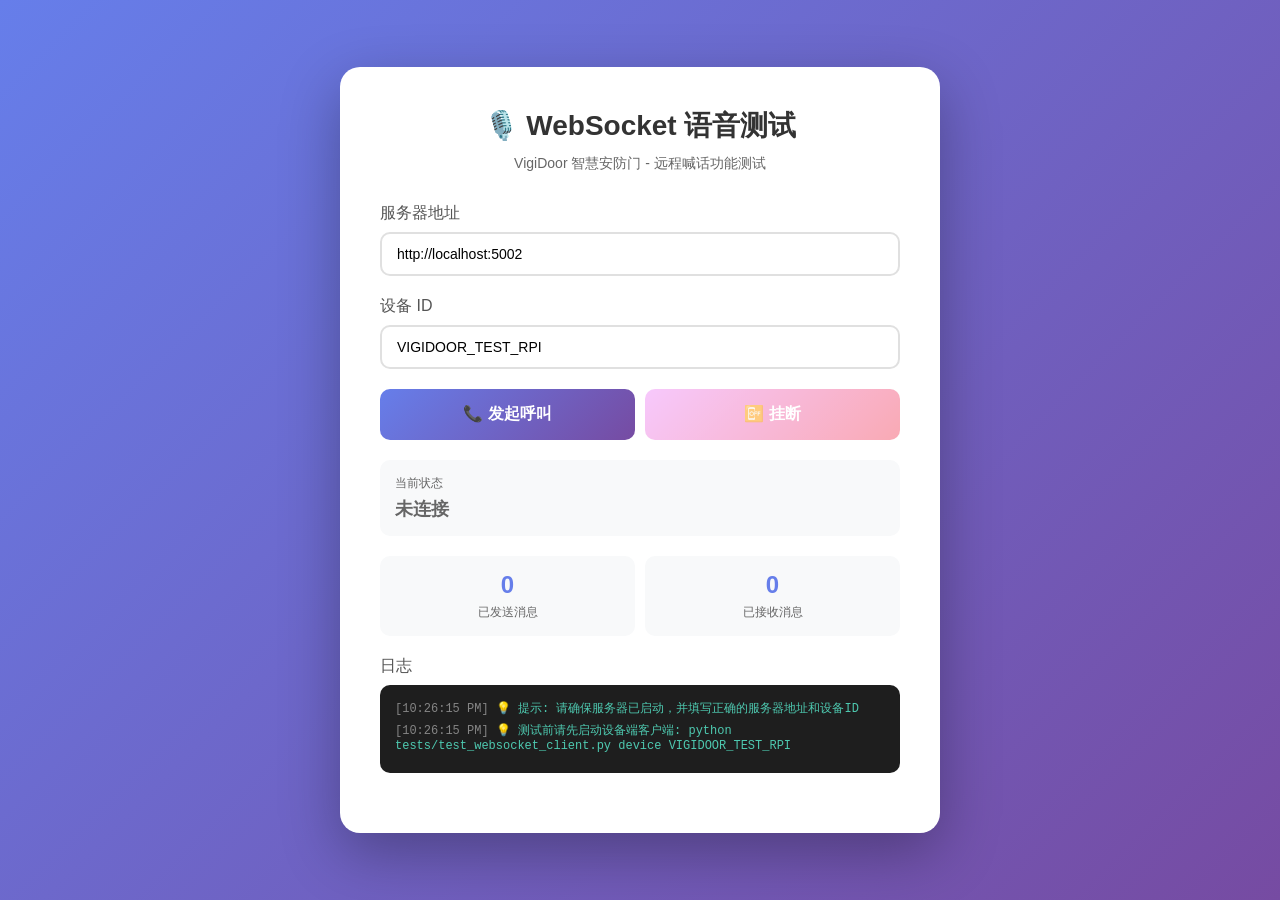
==== docs/huaweiIOT/tests/browser_test.html @ 4a58bf64 "add websocket" ====
<!DOCTYPE html>
<html lang="zh-CN">
<head>
    <meta charset="UTF-8">
    <meta name="viewport" content="width=device-width, initial-scale=1.0">
    <title>WebSocket 语音测试 - VigiDoor</title>
    <script src="https://cdn.socket.io/4.5.4/socket.io.min.js"></script>
    <style>
        * {
            margin: 0;
            padding: 0;
            box-sizing: border-box;
        }
        
        body {
            font-family: -apple-system, BlinkMacSystemFont, 'Segoe UI', 'Roboto', 'Oxygen',
                'Ubuntu', 'Cantarell', 'Fira Sans', 'Droid Sans', 'Helvetica Neue', sans-serif;
            background: linear-gradient(135deg, #667eea 0%, #764ba2 100%);
            min-height: 100vh;
            display: flex;
            justify-content: center;
            align-items: center;
            padding: 20px;
        }
        
        .container {
            background: white;
            border-radius: 20px;
            box-shadow: 0 20px 60px rgba(0, 0, 0, 0.3);
            padding: 40px;
            max-width: 600px;
            width: 100%;
        }
        
        h1 {
            color: #333;
            text-align: center;
            margin-bottom: 10px;
            font-size: 28px;
        }
        
        .subtitle {
            text-align: center;
            color: #666;
            margin-bottom: 30px;
            font-size: 14px;
        }
        
        .form-group {
            margin-bottom: 20px;
        }
        
        label {
            display: block;
            margin-bottom: 8px;
            color: #555;
            font-weight: 500;
        }
        
        input {
            width: 100%;
            padding: 12px 15px;
            border: 2px solid #e0e0e0;
            border-radius: 10px;
            font-size: 14px;
            transition: border-color 0.3s;
        }
        
        input:focus {
            outline: none;
            border-color: #667eea;
        }
        
        .button-group {
            display: flex;
            gap: 10px;
            margin-bottom: 20px;
        }
        
        button {
            flex: 1;
            padding: 15px;
            border: none;
            border-radius: 10px;
            font-size: 16px;
            font-weight: 600;
            cursor: pointer;
            transition: all 0.3s;
        }
        
        button:disabled {
            opacity: 0.5;
            cursor: not-allowed;
        }
        
        .btn-call {
            background: linear-gradient(135deg, #667eea 0%, #764ba2 100%);
            color: white;
        }
        
        .btn-call:hover:not(:disabled) {
            transform: translateY(-2px);
            box-shadow: 0 5px 15px rgba(102, 126, 234, 0.4);
        }
        
        .btn-hangup {
            background: linear-gradient(135deg, #f093fb 0%, #f5576c 100%);
            color: white;
        }
        
        .btn-hangup:hover:not(:disabled) {
            transform: translateY(-2px);
            box-shadow: 0 5px 15px rgba(245, 87, 108, 0.4);
        }
        
        .status-card {
            background: #f8f9fa;
            border-radius: 10px;
            padding: 15px;
            margin-bottom: 20px;
        }
        
        .status-label {
            color: #666;
            font-size: 12px;
            margin-bottom: 5px;
        }
        
        .status-value {
            font-size: 18px;
            font-weight: 600;
            color: #333;
        }
        
        .status-value.connected {
            color: #28a745;
        }
        
        .status-value.calling {
            color: #ffc107;
        }
        
        .status-value.disconnected {
            color: #666;
        }
        
        .log-container {
            background: #1e1e1e;
            border-radius: 10px;
            padding: 15px;
            max-height: 300px;
            overflow-y: auto;
            font-family: 'Courier New', monospace;
            font-size: 12px;
        }
        
        .log-entry {
            margin-bottom: 5px;
            color: #d4d4d4;
        }
        
        .log-time {
            color: #858585;
        }
        
        .log-info {
            color: #4ec9b0;
        }
        
        .log-warn {
            color: #dcdcaa;
        }
        
        .log-error {
            color: #f48771;
        }
        
        .stats {
            display: grid;
            grid-template-columns: 1fr 1fr;
            gap: 10px;
            margin-bottom: 20px;
        }
        
        .stat-item {
            background: #f8f9fa;
            border-radius: 10px;
            padding: 15px;
            text-align: center;
        }
        
        .stat-value {
            font-size: 24px;
            font-weight: 700;
            color: #667eea;
        }
        
        .stat-label {
            font-size: 12px;
            color: #666;
            margin-top: 5px;
        }
    </style>
</head>
<body>
    <div class="container">
        <h1>🎙️ WebSocket 语音测试</h1>
        <p class="subtitle">VigiDoor 智慧安防门 - 远程喊话功能测试</p>
        
        <div class="form-group">
            <label for="serverUrl">服务器地址</label>
            <input type="text" id="serverUrl" value="http://localhost:5002" placeholder="http://localhost:5002">
        </div>
        
        <div class="form-group">
            <label for="deviceId">设备 ID</label>
            <input type="text" id="deviceId" value="VIGIDOOR_TEST_RPI" placeholder="VIGIDOOR_xxx_RPI">
        </div>
        
        <div class="button-group">
            <button class="btn-call" id="callBtn" onclick="startCall()">📞 发起呼叫</button>
            <button class="btn-hangup" id="hangupBtn" onclick="endCall()" disabled>📴 挂断</button>
        </div>
        
        <div class="status-card">
            <div class="status-label">当前状态</div>
            <div class="status-value disconnected" id="status">未连接</div>
        </div>
        
        <div class="stats">
            <div class="stat-item">
                <div class="stat-value" id="sentCount">0</div>
                <div class="stat-label">已发送消息</div>
            </div>
            <div class="stat-item">
                <div class="stat-value" id="recvCount">0</div>
                <div class="stat-label">已接收消息</div>
            </div>
        </div>
        
        <div class="form-group">
            <label>日志</label>
            <div class="log-container" id="logContainer"></div>
        </div>
    </div>

    <script>
        let socket = null;
        let sentCount = 0;
        let recvCount = 0;
        
        function log(message, type = 'info') {
            const logContainer = document.getElementById('logContainer');
            const time = new Date().toLocaleTimeString();
            const logEntry = document.createElement('div');
            logEntry.className = 'log-entry';
            
            const typeClass = type === 'error' ? 'log-error' : 
                             type === 'warn' ? 'log-warn' : 'log-info';
            
            logEntry.innerHTML = `<span class="log-time">[${time}]</span> <span class="${typeClass}">${message}</span>`;
            logContainer.appendChild(logEntry);
            logContainer.scrollTop = logContainer.scrollHeight;
        }
        
        function setStatus(status, className = 'disconnected') {
            const statusEl = document.getElementById('status');
            statusEl.textContent = status;
            statusEl.className = 'status-value ' + className;
        }
        
        function updateStats() {
            document.getElementById('sentCount').textContent = sentCount;
            document.getElementById('recvCount').textContent = recvCount;
        }
        
        async function startCall() {
            const serverUrl = document.getElementById('serverUrl').value;
            const deviceId = document.getElementById('deviceId').value;
            
            if (!serverUrl || !deviceId) {
                alert('请填写服务器地址和设备ID');
                return;
            }
            
            try {
                // 1. 调用 REST API 发起呼叫
                log('📡 正在发起呼叫请求...');
                setStatus('正在呼叫...', 'calling');
                
                const response = await fetch(`${serverUrl}/api/v1/voice/call/initiate`, {
                    method: 'POST',
                    headers: { 'Content-Type': 'application/json' },
                    body: JSON.stringify({ device_id: deviceId })
                });
                
                const result = await response.json();
                
                if (!result.success) {
                    log(`❌ 呼叫失败: ${result.error}`, 'error');
                    setStatus('呼叫失败', 'disconnected');
                    alert('发起呼叫失败: ' + result.error);
                    return;
                }
                
                log(`✅ 呼叫请求成功，会话ID: ${result.session_id}`);
                log(`📢 设备通知状态: ${result.device_notified ? '已通知' : '未通知'}`, 
                    result.device_notified ? 'info' : 'warn');
                
                // 2. 连接 WebSocket
                log('🔌 正在连接 WebSocket...');
                socket = io(serverUrl);
                
                socket.on('connect', () => {
                    log('✅ WebSocket 已连接');
                    setStatus('已连接 - 等待设备', 'calling');
                    
                    // 3. 加入会话
                    socket.emit('browser_join', {
                        device_id: deviceId,
                        session_id: result.session_id
                    });
                    
                    log(`📥 已发送 browser_join 事件`);
                });
                
                socket.on('server_ready', (data) => {
                    log(`🖥️ 服务器就绪: ${data.message}`);
                });
                
                socket.on('joined', (data) => {
                    log(`🎯 已加入会话，角色: ${data.role}`);
                    if (data.waiting_for_device) {
                        log('⏳ 等待设备连接...', 'warn');
                    }
                });
                
                socket.on('call_established', (data) => {
                    log('🎉 通话已建立！');
                    setStatus('通话中', 'connected');
                    document.getElementById('callBtn').disabled = true;
                    document.getElementById('hangupBtn').disabled = false;
                    
                    // 模拟发送音频数据（仅测试）
                    startSendingTestAudio();
                });
                
                socket.on('audio_data', (data) => {
                    recvCount++;
                    updateStats();
                    log(`🔊 收到音频数据 (时间戳: ${data.timestamp})`);
                });
                
                socket.on('peer_hangup', () => {
                    log('📴 对方已挂断', 'warn');
                    setStatus('对方已挂断', 'disconnected');
                    endCall();
                });
                
                socket.on('peer_disconnected', () => {
                    log('⚠️ 对方已断开连接', 'warn');
                    setStatus('对方已断开', 'disconnected');
                });
                
                socket.on('call_terminated', (data) => {
                    log(`🚫 通话已终止: ${data.message}`, 'warn');
                    setStatus('通话已终止', 'disconnected');
                    endCall();
                });
                
                socket.on('error', (data) => {
                    log(`❌ 错误: ${data.message}`, 'error');
                    setStatus('错误', 'disconnected');
                });
                
                socket.on('disconnect', () => {
                    log('🔌 WebSocket 已断开');
                    setStatus('已断开', 'disconnected');
                    document.getElementById('callBtn').disabled = false;
                    document.getElementById('hangupBtn').disabled = true;
                });
                
            } catch (error) {
                log(`❌ 异常: ${error.message}`, 'error');
                setStatus('异常', 'disconnected');
                alert('发起呼叫异常: ' + error.message);
            }
        }
        
        function endCall() {
            if (socket) {
                log('📴 正在挂断...');
                socket.emit('hangup');
                socket.disconnect();
                socket = null;
                setStatus('已挂断', 'disconnected');
                document.getElementById('callBtn').disabled = false;
                document.getElementById('hangupBtn').disabled = true;
            }
        }
        
        let sendInterval = null;
        function startSendingTestAudio() {
            // 每2秒发送一次测试音频数据
            sendInterval = setInterval(() => {
                if (socket && socket.connected) {
                    const testData = {
                        audio: `test_audio_${Date.now()}`,
                        timestamp: Date.now()
                    };
                    socket.emit('audio_data', testData);
                    sentCount++;
                    updateStats();
                    log(`📤 已发送测试音频数据`);
                } else {
                    clearInterval(sendInterval);
                }
            }, 2000);
        }
        
        // 页面关闭时自动挂断
        window.addEventListener('beforeunload', () => {
            endCall();
        });
        
        // 初始化日志
        log('💡 提示: 请确保服务器已启动，并填写正确的服务器地址和设备ID', 'info');
        log('💡 测试前请先启动设备端客户端: python tests/test_websocket_client.py device VIGIDOOR_TEST_RPI', 'info');
    </script>
</body>
</html>
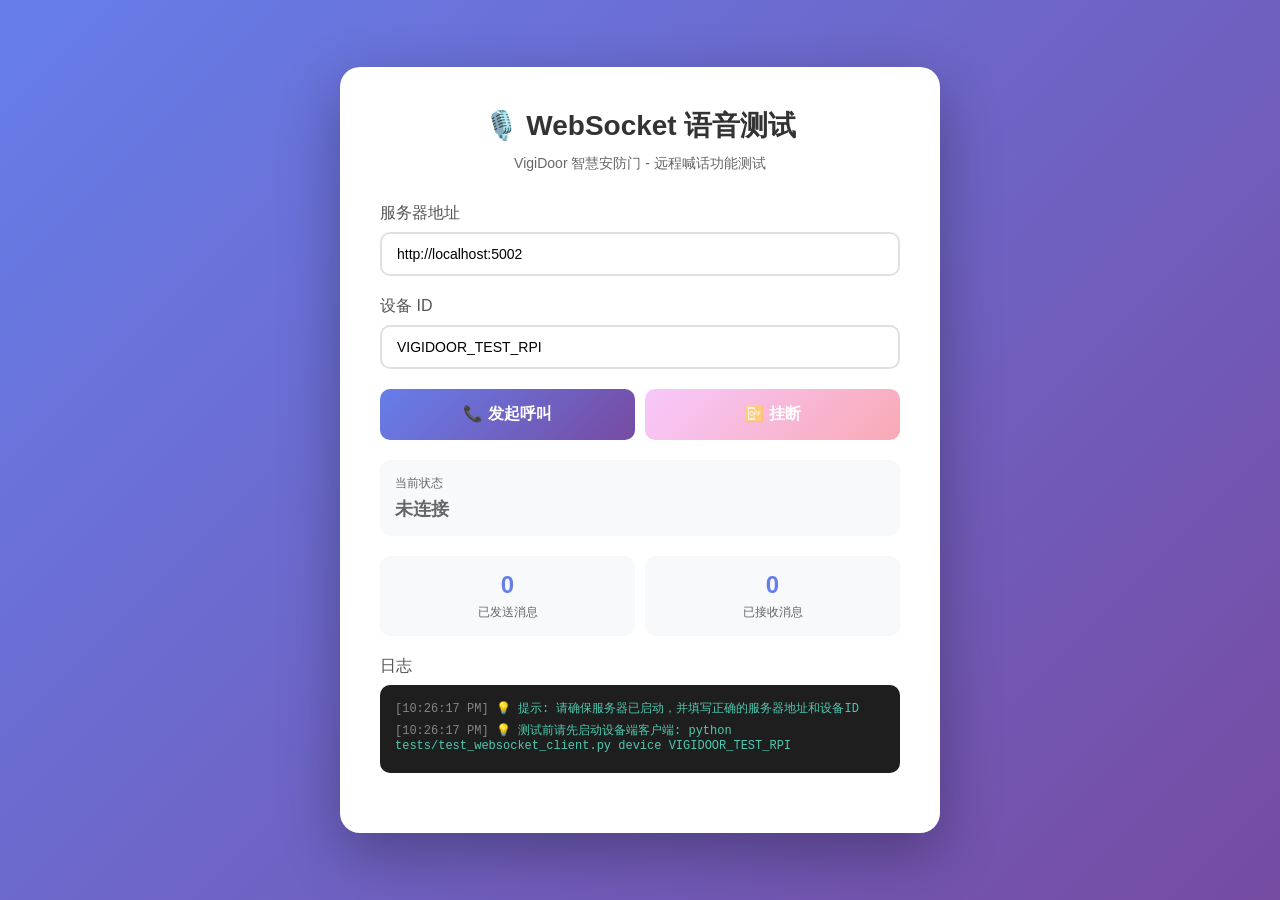
==== commit 448d5ab2: "fix" ====
--- a/docs/huaweiIOT/tests/browser_test.html
+++ b/docs/huaweiIOT/tests/browser_test.html
@@ -288,7 +288,7 @@
                 log('📡 正在发起呼叫请求...');
                 setStatus('正在呼叫...', 'calling');
                 
-                const response = await fetch(`${serverUrl}/api/v1/voice/call/initiate`, {
+                const response = await fetch(`${serverUrl}/vigidoor/api/v1/voice/call/initiate`, {
                     method: 'POST',
                     headers: { 'Content-Type': 'application/json' },
                     body: JSON.stringify({ device_id: deviceId })
@@ -309,7 +309,7 @@
                 
                 // 2. 连接 WebSocket
                 log('🔌 正在连接 WebSocket...');
-                socket = io(serverUrl);
+                socket = io(serverUrl, { path: '/ws' });
                 
                 socket.on('connect', () => {
                     log('✅ WebSocket 已连接');
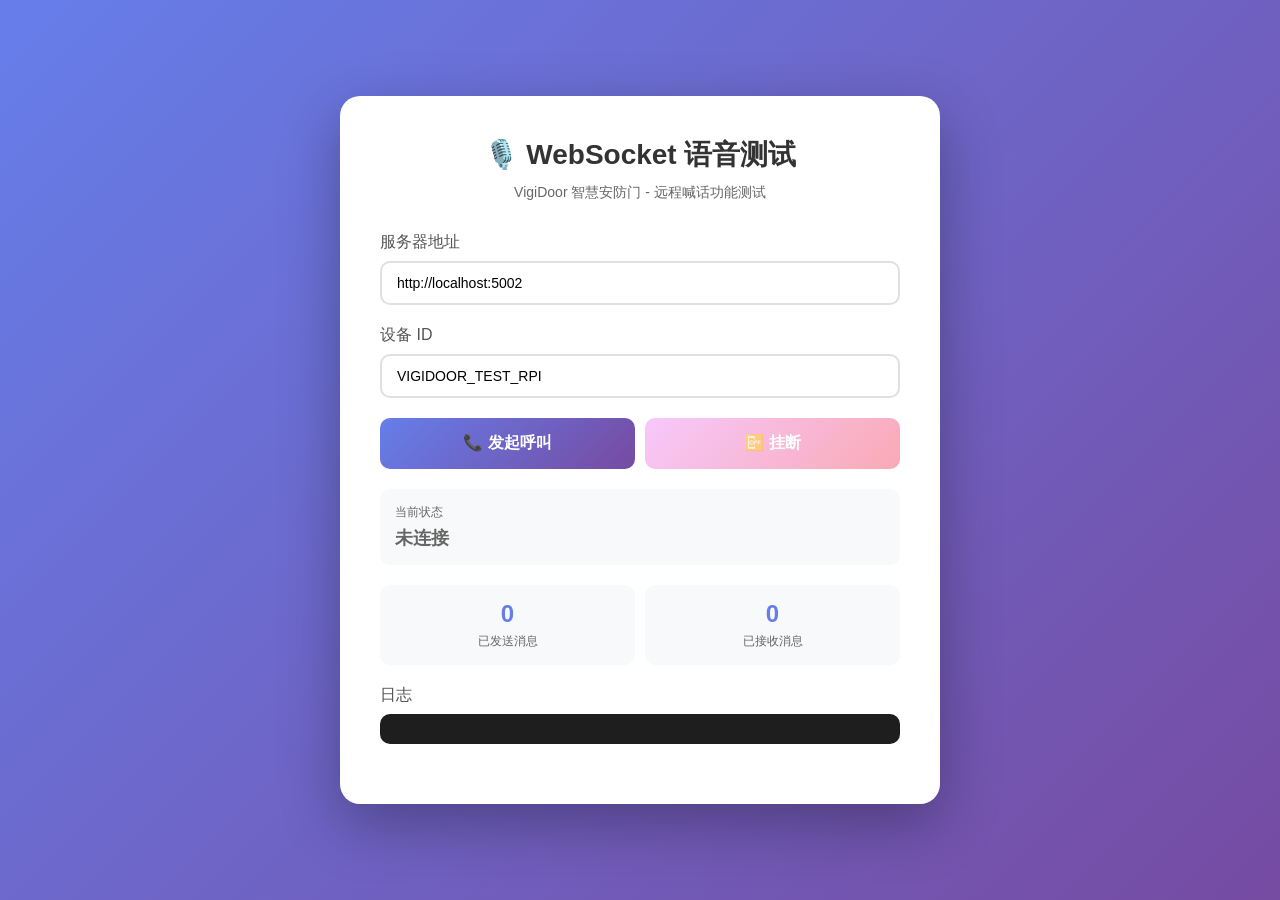
==== commit c9d69b29: "fix" ====
--- a/docs/huaweiIOT/tests/browser_test.html
+++ b/docs/huaweiIOT/tests/browser_test.html
@@ -249,19 +249,6 @@
         let sentCount = 0;
         let recvCount = 0;
         
-        function log(message, type = 'info') {
-            const logContainer = document.getElementById('logContainer');
-            const time = new Date().toLocaleTimeString();
-            const logEntry = document.createElement('div');
-            logEntry.className = 'log-entry';
-            
-            const typeClass = type === 'error' ? 'log-error' : 
-                             type === 'warn' ? 'log-warn' : 'log-info';
-            
-            logEntry.innerHTML = `<span class="log-time">[${time}]</span> <span class="${typeClass}">${message}</span>`;
-            logContainer.appendChild(logEntry);
-            logContainer.scrollTop = logContainer.scrollHeight;
-        }
         
         function setStatus(status, className = 'disconnected') {
             const statusEl = document.getElementById('status');
@@ -279,40 +266,40 @@
             const deviceId = document.getElementById('deviceId').value;
             
             if (!serverUrl || !deviceId) {
-                alert('请填写服务器地址和设备ID');
+                console.log('请填写服务器地址和设备ID', 'warn');
+                setStatus('缺少信息', 'disconnected');
                 return;
             }
             
             try {
                 // 1. 调用 REST API 发起呼叫
-                log('📡 正在发起呼叫请求...');
+                console.log('📡 正在发起呼叫请求...');
                 setStatus('正在呼叫...', 'calling');
-                
+                   
                 const response = await fetch(`${serverUrl}/vigidoor/api/v1/voice/call/initiate`, {
                     method: 'POST',
                     headers: { 'Content-Type': 'application/json' },
                     body: JSON.stringify({ device_id: deviceId })
                 });
-                
+       
                 const result = await response.json();
                 
                 if (!result.success) {
-                    log(`❌ 呼叫失败: ${result.error}`, 'error');
+                    console.log(`❌ 呼叫失败: ${result.error}`, 'error');
                     setStatus('呼叫失败', 'disconnected');
-                    alert('发起呼叫失败: ' + result.error);
                     return;
                 }
-                
-                log(`✅ 呼叫请求成功，会话ID: ${result.session_id}`);
-                log(`📢 设备通知状态: ${result.device_notified ? '已通知' : '未通知'}`, 
+            
+                console.log(`✅ 呼叫请求成功，会话ID: ${result.session_id}`);
+                console.log(`📢 设备通知状态: ${result.device_notified ? '已通知' : '未通知'}`,
                     result.device_notified ? 'info' : 'warn');
-                
-                // 2. 连接 WebSocket
-                log('🔌 正在连接 WebSocket...');
-                socket = io(serverUrl, { path: '/ws' });
+           
+                2. 连接 WebSocket
+                console.log('🔌 正在连接 WebSocket...');
+                socket = io(serverUrl, { path: websocket_url });
                 
                 socket.on('connect', () => {
-                    log('✅ WebSocket 已连接');
+                    console.log('✅ WebSocket 已连接');
                     setStatus('已连接 - 等待设备', 'calling');
                     
                     // 3. 加入会话
@@ -321,22 +308,22 @@
                         session_id: result.session_id
                     });
                     
-                    log(`📥 已发送 browser_join 事件`);
+                    console.log(`📥 已发送 browser_join 事件`);
                 });
                 
                 socket.on('server_ready', (data) => {
-                    log(`🖥️ 服务器就绪: ${data.message}`);
+                    console.log(`🖥️ 服务器就绪: ${data.message}`);
                 });
                 
                 socket.on('joined', (data) => {
-                    log(`🎯 已加入会话，角色: ${data.role}`);
+                    console.log(`🎯 已加入会话，角色: ${data.role}`);
                     if (data.waiting_for_device) {
-                        log('⏳ 等待设备连接...', 'warn');
+                        console.log('⏳ 等待设备连接...', 'warn');
                     }
                 });
                 
                 socket.on('call_established', (data) => {
-                    log('🎉 通话已建立！');
+                    console.log('🎉 通话已建立！');
                     setStatus('通话中', 'connected');
                     document.getElementById('callBtn').disabled = true;
                     document.getElementById('hangupBtn').disabled = false;
@@ -348,48 +335,47 @@
                 socket.on('audio_data', (data) => {
                     recvCount++;
                     updateStats();
-                    log(`🔊 收到音频数据 (时间戳: ${data.timestamp})`);
+                    console.log(`🔊 收到音频数据 (时间戳: ${data.timestamp})`);
                 });
                 
                 socket.on('peer_hangup', () => {
-                    log('📴 对方已挂断', 'warn');
+                    console.log('📴 对方已挂断', 'warn');
                     setStatus('对方已挂断', 'disconnected');
                     endCall();
                 });
                 
                 socket.on('peer_disconnected', () => {
-                    log('⚠️ 对方已断开连接', 'warn');
+                    console.log('⚠️ 对方已断开连接', 'warn');
                     setStatus('对方已断开', 'disconnected');
                 });
                 
                 socket.on('call_terminated', (data) => {
-                    log(`🚫 通话已终止: ${data.message}`, 'warn');
+                    console.log(`🚫 通话已终止: ${data.message}`, 'warn');
                     setStatus('通话已终止', 'disconnected');
                     endCall();
                 });
                 
                 socket.on('error', (data) => {
-                    log(`❌ 错误: ${data.message}`, 'error');
+                    console.log(`❌ 错误: ${data.message}`, 'error');
                     setStatus('错误', 'disconnected');
                 });
                 
                 socket.on('disconnect', () => {
-                    log('🔌 WebSocket 已断开');
+                    console.log('🔌 WebSocket 已断开');
                     setStatus('已断开', 'disconnected');
                     document.getElementById('callBtn').disabled = false;
                     document.getElementById('hangupBtn').disabled = true;
                 });
                 
             } catch (error) {
-                log(`❌ 异常: ${error.message}`, 'error');
+                console.log(`❌ 异常: ${error.message}`, 'error');
                 setStatus('异常', 'disconnected');
-                alert('发起呼叫异常: ' + error.message);
             }
         }
         
         function endCall() {
             if (socket) {
-                log('📴 正在挂断...');
+                console.log('📴 正在挂断...');
                 socket.emit('hangup');
                 socket.disconnect();
                 socket = null;
@@ -411,21 +397,13 @@
                     socket.emit('audio_data', testData);
                     sentCount++;
                     updateStats();
-                    log(`📤 已发送测试音频数据`);
+                    console.log(`📤 已发送测试音频数据`);
                 } else {
                     clearInterval(sendInterval);
                 }
             }, 2000);
         }
         
-        // 页面关闭时自动挂断
-        window.addEventListener('beforeunload', () => {
-            endCall();
-        });
-        
-        // 初始化日志
-        log('💡 提示: 请确保服务器已启动，并填写正确的服务器地址和设备ID', 'info');
-        log('💡 测试前请先启动设备端客户端: python tests/test_websocket_client.py device VIGIDOOR_TEST_RPI', 'info');
     </script>
 </body>
 </html>
